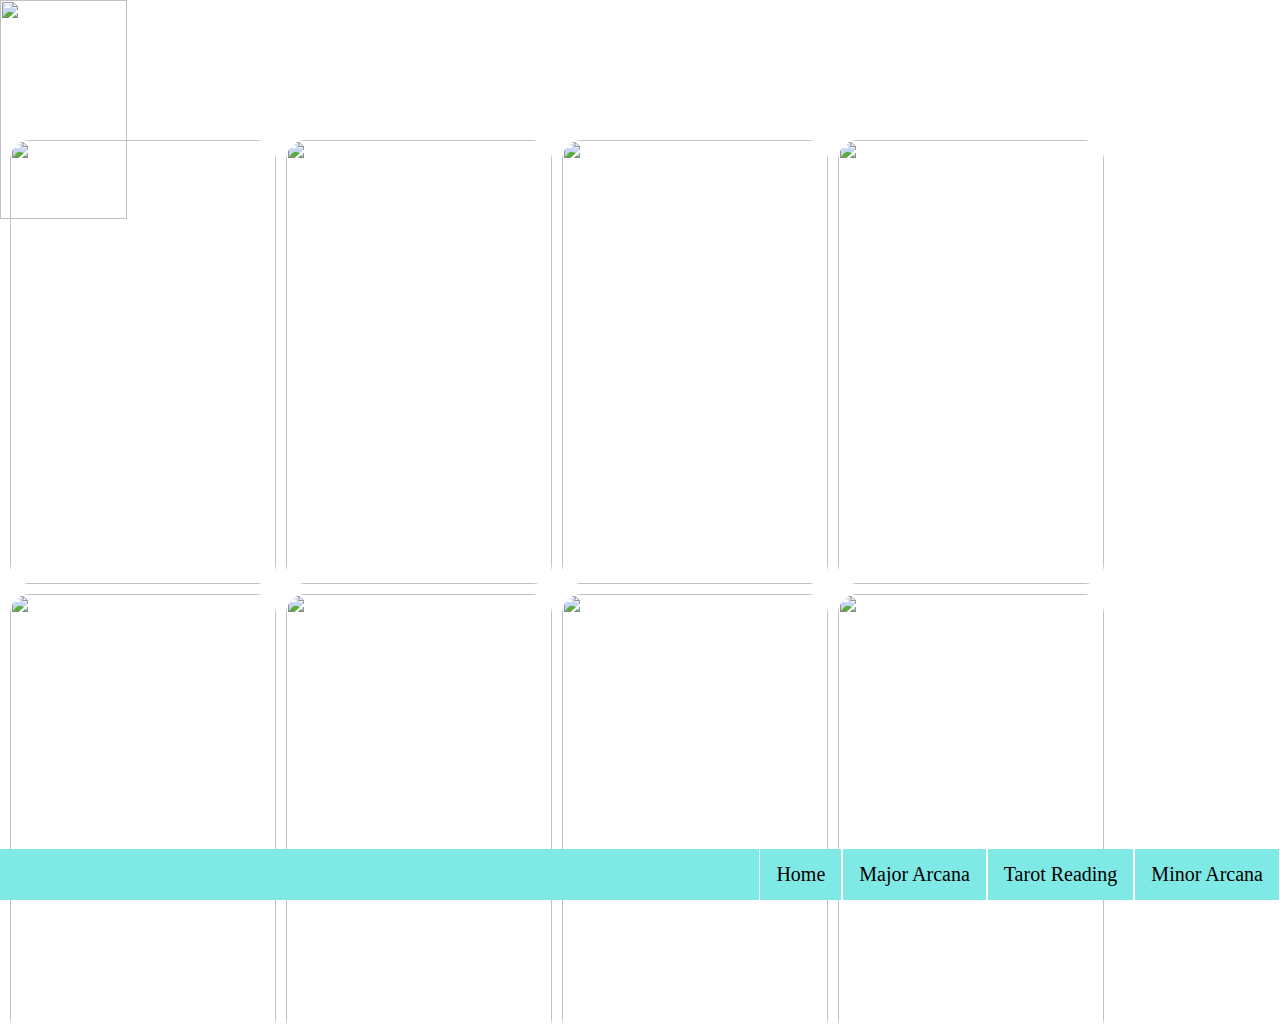
==== cups.html @ 3c327b5a "Add files via upload" ====
<!DOCTYPE html>
<html lang="en">

<head>
    <meta charset="UTF-8">
    <meta name="viewport" content="width=device-width, initial-scale=1.0">
    <title>Cups</title>
    <link rel="stylesheet" href="cups.css">
</head>

<body>
    <div class="anim">
        <img src="cards/animation-cup.jpg" class="animatie">
    </div>
    <div class="container">
        <nav class="bottom-nav">
            <a href="main.html">Home</a>
            <a href="major-arcana.html">Major Arcana</a>
            <a href="reading.html">Tarot Reading</a>
            <div class="dropup">
                <button class="upbuton">Minor Arcana
                    <i class="fa fa-caret-up"></i>
                </button>
                <div class="dropup-content">
                    <a href="wands.html">Wands</a>
                    <a href="cups.html">Cups</a>
                    <a href="swords.html">Swords</a>
                    <a href="pentacles.html">Pentacles</a>
                </div>
            </div>
        </nav>
    </div>
    <div class="cards-container">
        <div class="ace">
            <img src="cards/1-cups.jpg" class="image">
            <div class="overlay">
                <div class="text">
                    <h5>Ace of Cups</h5>
                    <p>The Ace of Cups represents the beginning of emotional fulfillment, new relationships, and
                        spiritual
                        awakening.</p>
                    <li><b>Keywords:</b> New beginnings, Emotions, Spiritual growth, Love</li>
                    <li><b>Upright Meaning:</b> Emotional fulfillment, New love, Intuition, Spiritual awakening</li>
                    <li><b>Reversed Meaning:</b> Emotional blockages, Repressed feelings, Unresolved issues</li>
                    <p></p>
                    <i>The start of a new emotional journey</i>
                </div>
            </div>
        </div>

        <div class="two">
            <img src="cards/2-cups.jpg" class="image">
            <div class="overlay">
                <div class="text">
                    <h5>2 of Cups</h5>
                    <p>The Two of Cups represents partnership, mutual respect, and emotional harmony between two people.
                    </p>
                    <li><b>Keywords:</b> Partnership, Unity, Love, Balance</li>
                    <li><b>Upright Meaning:</b> Connection, Attraction, New relationships</li>
                    <li><b>Reversed Meaning:</b> Disharmony, Imbalance, Breakup</li>
                    <p></p>
                    <i>Union of hearts</i>
                </div>
            </div>
        </div>

        <div class="three">
            <img src="cards/3-cups.jpg" class="image">
            <div class="overlay">
                <div class="text">
                    <h5>3 of Cups</h5>
                    <p>The Three of Cups celebrates friendship, community, and joyful gatherings.</p>
                    <li><b>Keywords:</b> Celebration, Friendship, Joy, Community</li>
                    <li><b>Upright Meaning:</b> Celebration, Social gatherings, Supportive friendships</li>
                    <li><b>Reversed Meaning:</b> Isolation, Lack of support, Misunderstandings</li>
                    <p></p>
                    <i>Sharing happiness with loved ones</i>
                </div>
            </div>
        </div>

        <div class="four">
            <img src="cards/4-cups.jpg" class="image">
            <div class="overlay">
                <div class="text">
                    <h5>4 of Cups</h5>
                    <p>The Four of Cups signifies introspection, contemplation, and emotional withdrawal.</p>
                    <li><b>Keywords:</b> Apathy, Discontent, Reflection, Withdrawal</li>
                    <li><b>Upright Meaning:</b> Disconnection, Disinterest, Contemplating new possibilities</li>
                    <li><b>Reversed Meaning:</b> New emotional opportunities, Re-engagement</li>
                    <p></p>
                    <i>Re-evaluating one's emotional state</i>
                </div>
            </div>
        </div>

        <div class="five">
            <img src="cards/5-cups.jpg" class="image">
            <div class="overlay">
                <div class="text">
                    <h5>5 of Cups</h5>
                    <p>The Five of Cups represents loss, regret, and focusing on the negative aspects of life.</p>
                    <li><b>Keywords:</b> Loss, Regret, Disappointment, Grief</li>
                    <li><b>Upright Meaning:</b> Emotional loss, Focusing on the past, Mourning</li>
                    <li><b>Reversed Meaning:</b> Acceptance, Healing, Moving forward</li>
                    <p></p>
                    <i>Looking beyond what’s lost</i>
                </div>
            </div>
        </div>

        <div class="six">
            <img src="cards/6-cups.jpg" class="image">
            <div class="overlay">
                <div class="text">
                    <h5>6 of Cups</h5>
                    <p>The Six of Cups represents nostalgia, happy memories, and reconnecting with the past.</p>
                    <li><b>Keywords:</b> Nostalgia, Memory, Reunion, Innocence</li>
                    <li><b>Upright Meaning:</b> Childhood memories, Happy reunions, Reconnecting with past relationships
                    </li>
                    <li><b>Reversed Meaning:</b> Stagnation, Living in the past, Repeating past mistakes</li>
                    <p></p>
                    <i>Revisiting joyful memories</i>
                </div>
            </div>
        </div>

        <div class="seven">
            <img src="cards/7-cups.jpg" class="image">
            <div class="overlay">
                <div class="text">
                    <h5>7 of Cups</h5>
                    <p>The Seven of Cups signifies choices, illusions, and the potential for confusion in
                        decision-making.</p>
                    <li><b>Keywords:</b> Choices, Illusions, Fantasy, Overwhelm</li>
                    <li><b>Upright Meaning:</b> Illusionary choices, Fantasies, Confusion in decisions</li>
                    <li><b>Reversed Meaning:</b> Clarity, Realistic decisions, Focused intentions</li>
                    <p></p>
                    <i>Choosing between options</i>
                </div>
            </div>
        </div>

        <div class="eight">
            <img src="cards/8-cups.jpg" class="image">
            <div class="overlay">
                <div class="text">
                    <h5>8 of Cups</h5>
                    <p>The Eight of Cups represents leaving something behind to pursue greater emotional fulfillment.
                    </p>
                    <li><b>Keywords:</b> Abandonment, Leaving behind, Emotional journey, Growth</li>
                    <li><b>Upright Meaning:</b> Moving on from dissatisfaction, Seeking more in life</li>
                    <li><b>Reversed Meaning:</b> Stagnation, Clinging to the past, Fear of change</li>
                    <p></p>
                    <i>Embarking on an emotional journey</i>
                </div>
            </div>
        </div>

        <div class="nine">
            <img src="cards/9-cups.jpg" class="image">
            <div class="overlay">
                <div class="text">
                    <h5>9 of Cups</h5>
                    <p>The Nine of Cups represents emotional satisfaction, contentment, and achieving your desires.</p>
                    <li><b>Keywords:</b> Satisfaction, Contentment, Wishes fulfilled, Joy</li>
                    <li><b>Upright Meaning:</b> Emotional contentment, Success, Happiness</li>
                    <li><b>Reversed Meaning:</b> Dissatisfaction, False happiness, Unfulfilled desires</li>
                    <p></p>
                    <i>Wishes granted</i>
                </div>
            </div>
        </div>

        <div class="ten">
            <img src="cards/10-cups.jpg" class="image">
            <div class="overlay">
                <div class="text">
                    <h5>10 of Cups</h5>
                    <p>The Ten of Cups symbolizes emotional fulfillment, happiness, and harmonious relationships.</p>
                    <li><b>Keywords:</b> Harmony, Fulfillment, Joy, Family</li>
                    <li><b>Upright Meaning:</b> Emotional completion, Love, Contentment in relationships</li>
                    <li><b>Reversed Meaning:</b> Dysfunction, Broken relationships, Unrealized happiness</li>
                    <p></p>
                    <i>Ultimate happiness and emotional security</i>
                </div>
            </div>
        </div>

        <div class="page">
            <img src="cards/page-cups.jpg" class="image">
            <div class="overlay">
                <div class="text">
                    <h5>Page of Cups</h5>
                    <p>The Page of Cups represents intuition, creative inspiration, and youthful energy.</p>
                    <li><b>Keywords:</b> Creativity, Intuition, Messages, New beginnings</li>
                    <li><b>Upright Meaning:</b> New emotional experiences, Artistic expression, Sensitive energy</li>
                    <li><b>Reversed Meaning:</b> Emotional immaturity, Naivety, Creative block</li>
                    <p></p>
                    <i>The messenger of emotions</i>
                </div>
            </div>
        </div>

        <div class="knight">
            <img src="cards/knight-cups.jpg" class="image">
            <div class="overlay">
                <div class="text">
                    <h5>Knight of Cups</h5>
                    <p>The Knight of Cups represents idealism, charm, and the pursuit of emotional goals.</p>
                    <li><b>Keywords:</b> Romance, Idealism, Adventure, Pursuit</li>
                    <li><b>Upright Meaning:</b> Pursuing emotional fulfillment, Idealistic pursuit, Creative inspiration
                    </li>
                    <li><b>Reversed Meaning:</b> Mood swings, Inconsistent emotions, Unrealistic expectations</li>
                    <p></p>
                    <i>The romantic adventurer</i>
                </div>
            </div>
        </div>

        <div class="queen">
            <img src="cards/queen-cups.jpg" class="image">
            <div class="overlay">
                <div class="text">
                    <h5>Queen of Cups</h5>
                    <p>The Queen of Cups represents emotional balance, nurturing, compassion, and intuition.</p>
                    <li><b>Keywords:</b> Compassion, Emotional balance, Nurturing, Intuition</li>
                    <li><b>Upright Meaning:</b> Emotional stability, Empathy, Strong intuition, Caring energy</li>
                    <li><b>Reversed Meaning:</b> Overemotional, Codependency, Lack of self-care</li>
                    <p></p>
                    <i>The empathetic nurturer</i>
                </div>
            </div>
        </div>

        <div class="king">
            <img src="cards/king-cups.jpg" class="image">
            <div class="overlay">
                <div class="text">
                    <h5>King of Cups</h5>
                    <p>The King of Cups represents emotional maturity, control, and the ability to offer wise counsel.
                    </p>
                    <li><b>Keywords:</b> Emotional maturity, Wisdom, Compassion, Balance</li>
                    <li><b>Upright Meaning:</b> Emotional stability, Balanced emotions, Supportive, Wise leadership</li>
                    <li><b>Reversed Meaning:</b> Emotional repression, Manipulation, Overwhelmed by emotions</li>
                    <p></p>
                    <i>The wise and compassionate leader</i>
                </div>
            </div>
        </div>
    </div>
</body>

</html>
---- cups.css ----
body {
    margin: 0;
    display: flex;
    justify-content: flex-start;
    padding-top: 130px;
    align-items: stretch;
    height: 100vh;
    margin: 0;
    font-family: 'Georgia', serif;
    overflow-y: auto;
    flex-direction: row;
}

.container {
    display: flex;
    flex-direction: column;
    min-height: 100vh;
}

.bottom-nav {
    background-color: #7fe9e5;
    display: flex;
    justify-content: right;
    align-items: center;
    align-self: last baseline;
    position: fixed;
    bottom: 0;
    right: 0;
    width: 100%;
    z-index: 1;
}

.bottom-nav a {
    color: #000000;
    text-align: center;
    border-left: 1px solid white;
    border-right: 1px solid white;
    text-decoration: none;
    padding: 14px 16px;
    font-size: 20px;
}

.bottom-nav a:hover {
    background-color: #54d2e6;
}

@media screen and (max-width: 600px) {
    .bottom-nav {
        flex-direction: column;
        align-items: center;
    }

    .bottom-nav a {
        flex: 1;
    }
}

.dropup {
    position: relative;
    border-left: 1px solid white;
    border-right: 1px solid white;
    display: inline-block;
}

.dropup .upbuton {
    background-color: #7fe9e5;
    color: black;
    padding: 14px 16px;
    font-size: 20px;
    font-family: inherit;
    border: none;
    cursor: pointer;
}

.dropup-content {
    display: none;
    position: absolute;
    bottom: 100%;
    background-color: white;
    min-width: 160px;
    box-shadow: 0px 8px 16px 0px rgba(0, 0, 0, 0.2);
    z-index: 1;
}

.dropup-content a {
    color: black;
    padding: 12px 16px;
    text-decoration: none;
    display: block;
}

.dropup-content a:hover {
    background-color: rgb(215, 241, 250);
}

.dropup:hover .dropup-content {
    display: block;
}

.cards-container {
    display: inline-flex;
    flex-wrap: wrap;
    justify-content: stretch;
    gap: 10px;
    bottom: 50px;
    padding: 10px;
    width: 100%;
    max-width: 100%;
    overflow-y: auto;
    box-sizing: content-box;
}

.ace,
.two,
.three,
.four,
.five,
.six,
.seven,
.eight,
.nine,
.ten,
.page,
.knight,
.queen,
.king {
    width: 266px;
    height: 444px;
    position: relative;
    border-radius: 20px;
    transition: transform 0.3s ease;
}

.ace:hover,
.two:hover,
.three:hover,
.four:hover,
.five:hover,
.six:hover,
.seven:hover,
.eight:hover,
.nine:hover,
.ten:hover,
.page:hover,
.knight:hover,
.queen:hover,
.king:hover {
    transform: scale(1.05);
}

.ace:hover .overlay,
.two:hover .overlay,
.three:hover .overlay,
.four:hover .overlay,
.five:hover .overlay,
.six:hover .overlay,
.seven:hover .overlay,
.eight:hover .overlay,
.nine:hover .overlay,
.ten:hover .overlay,
.page:hover .overlay,
.knight:hover .overlay,
.queen:hover .overlay,
.king:hover .overlay {
    opacity: 1;
}

.image {
    display: block;
    border-radius: 20px;
    width: 100%;
    height: 100%;
}

.image {
    display: grid;
    border-radius: 20px;
    width: inherit;
    height: inherit;
}

.overlay {
    position: absolute;
    top: 0;
    bottom: 0;
    left: 0;
    right: 0;
    width: inherit;
    height: inherit;
    opacity: 0;
    transition: .5s ease;
    background-color: #008CBA;
}

.text {
    color: white;
    font-size: 14px;
    position: absolute;
    padding: 1em;
}

.p,
.li {
    text-align: left;
}

.i {
    align-self: center;
}
.anim{
    position: fixed;
    width: 127px;
    height: 219px;
    top: 0;
    left: 0;
    justify-self:first baseline;
    z-index: -1;
    animation: miau 14s ease-in-out infinite;
}

@keyframes miau {
    0% {
        left: 0%;
    }
    50%{
        left: 100%;
    }
    100% {
        left: 0%;
    }
}
.animatie{
    width: 127px;
    height: 219px;
}
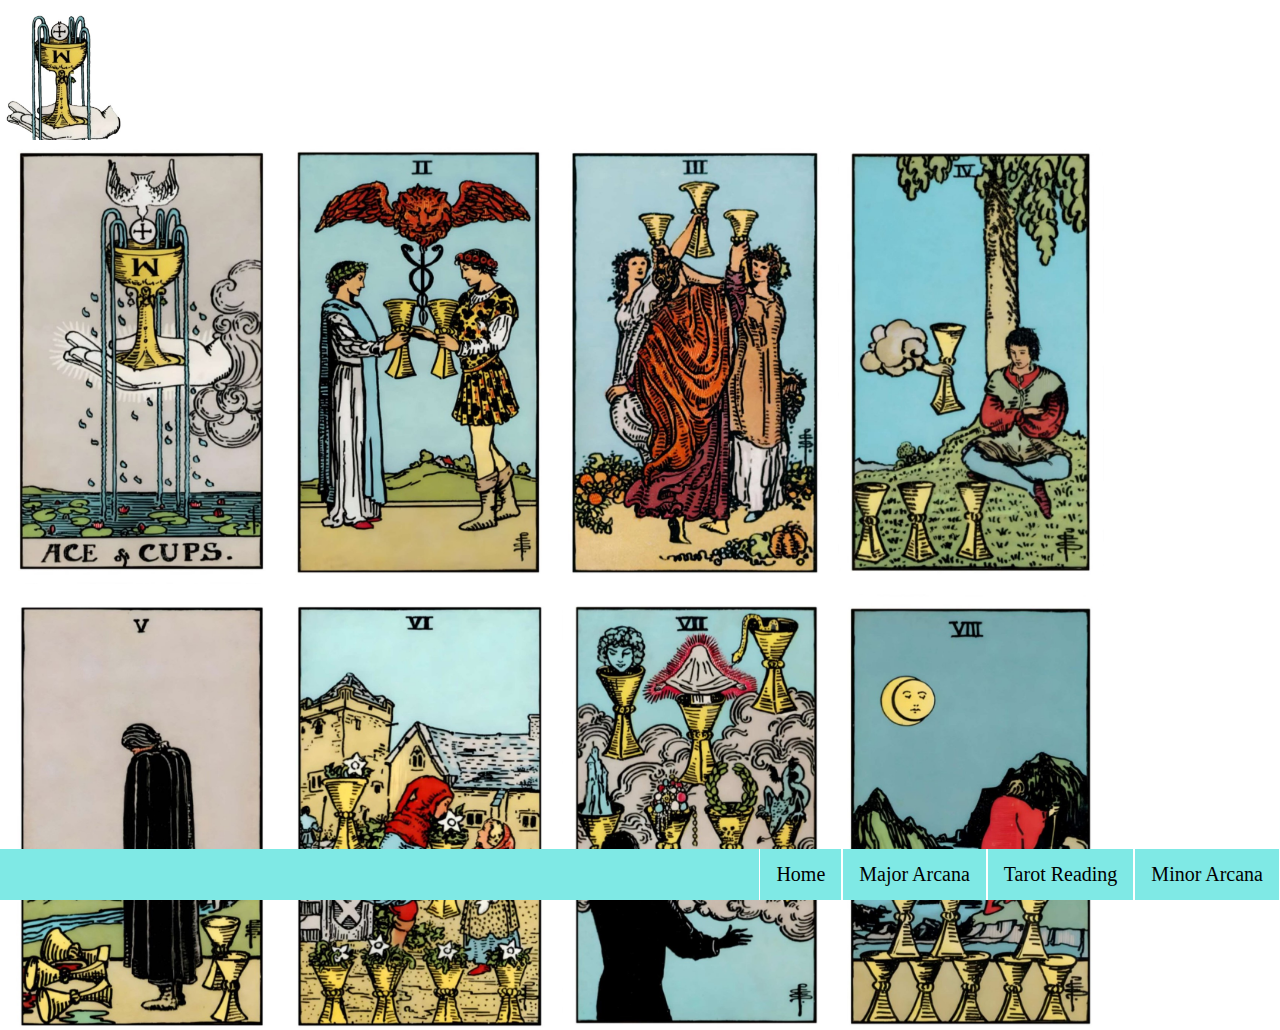
==== commit 99097b9a: "Update cups.html" ====
--- a/cups.html
+++ b/cups.html
@@ -14,7 +14,7 @@
     </div>
     <div class="container">
         <nav class="bottom-nav">
-            <a href="main.html">Home</a>
+            <a href="index.html">Home</a>
             <a href="major-arcana.html">Major Arcana</a>
             <a href="reading.html">Tarot Reading</a>
             <div class="dropup">
@@ -251,4 +251,4 @@
     </div>
 </body>
 
-</html>+</html>
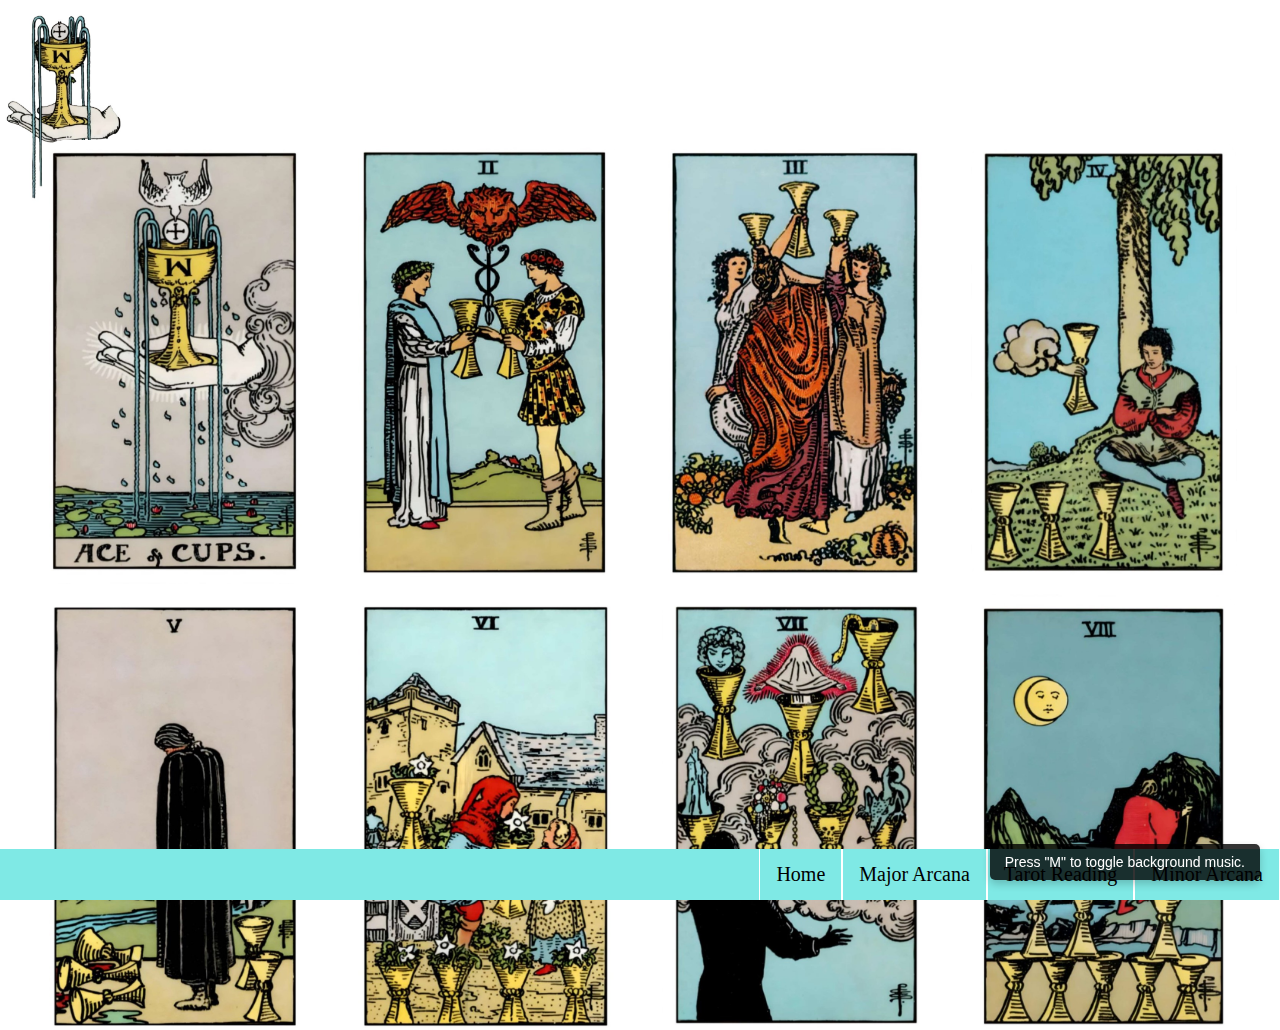
==== commit 7d79d7b4: "muzica & ajustari" ====
--- a/cups.html
+++ b/cups.html
@@ -249,6 +249,7 @@
             </div>
         </div>
     </div>
+    <script src="music.js"></script>
 </body>
 
 </html>
--- a/cups.css
+++ b/cups.css
@@ -5,7 +5,6 @@
     padding-top: 130px;
     align-items: stretch;
     height: 100vh;
-    margin: 0;
     font-family: 'Georgia', serif;
     overflow-y: auto;
     flex-direction: row;
@@ -100,7 +99,7 @@
 .cards-container {
     display: inline-flex;
     flex-wrap: wrap;
-    justify-content: stretch;
+    justify-content: space-evenly;
     gap: 10px;
     bottom: 50px;
     padding: 10px;
@@ -232,4 +231,18 @@
 .animatie{
     width: 127px;
     height: 219px;
-}+}
+
+#music-popup {
+    position: fixed;
+    bottom: 20px;
+    right: 20px;
+    padding: 10px 15px;
+    background: rgba(0, 0, 0, 0.8);
+    color: white;
+    border-radius: 5px;
+    font-family: Arial, sans-serif;
+    font-size: 14px;
+    box-shadow: 0 4px 8px rgba(0, 0, 0, 0.2);
+    z-index: 9999;
+}
